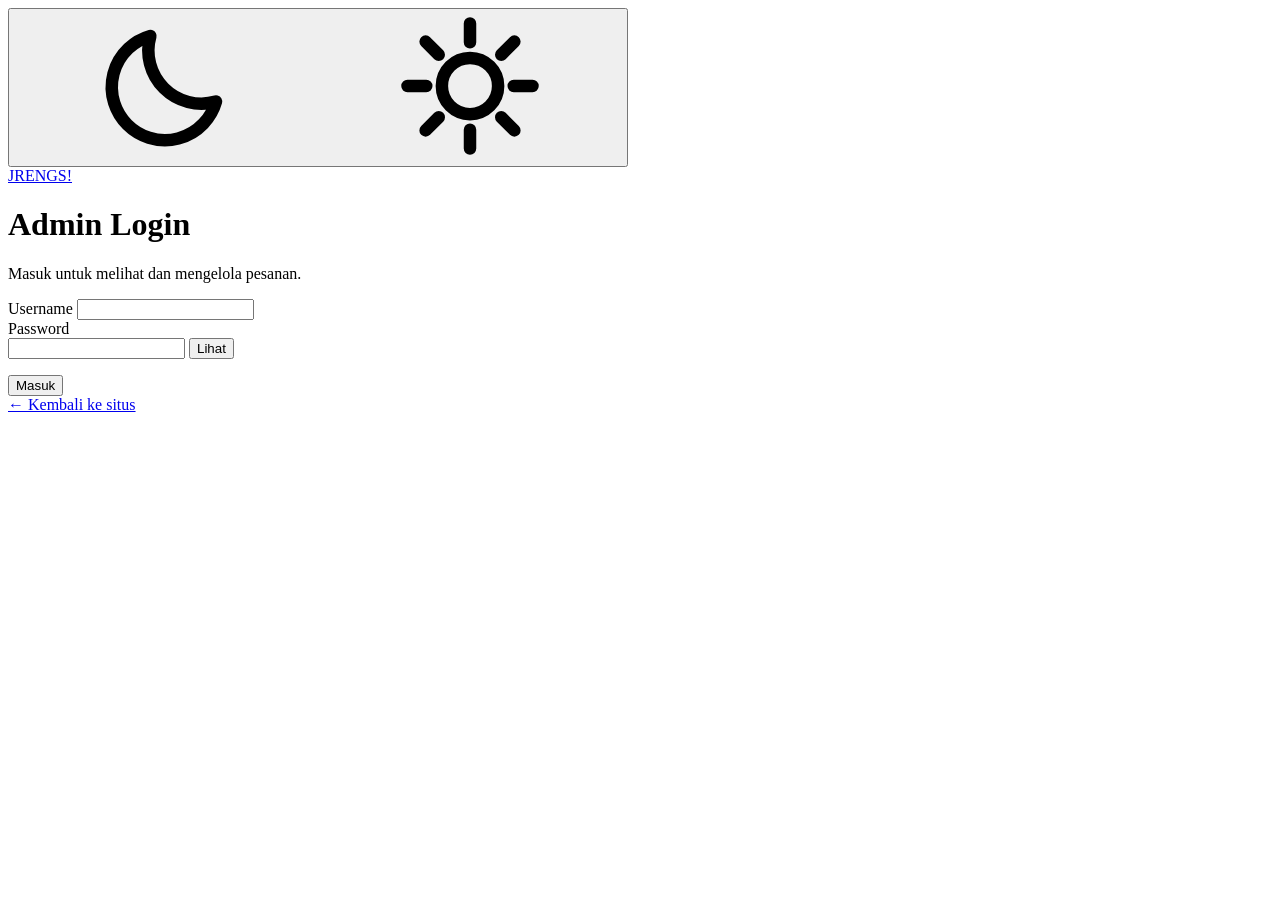
==== admin.html @ 99f522e1 "Add files via upload" ====
<!doctype html>
<html lang="id" data-theme="light">
<head>
  <meta charset="utf-8">
  <meta name="viewport" content="width=device-width, initial-scale=1">
  <meta name="robots" content="noindex, nofollow">
  <meta name="theme-color" content="#f9f1d3">
  <title>Admin — JRENGS!</title>
  <link rel="preconnect" href="https://fonts.googleapis.com">
  <link rel="preconnect" href="https://fonts.gstatic.com" crossorigin>
  <link href="https://fonts.googleapis.com/css2?family=Anton&family=DM+Sans:wght@400;500;700&display=swap" rel="stylesheet">
  <link rel="stylesheet" href="css/style.css">
  <link rel="stylesheet" href="css/admin.css">
  <script>
    (function () {
      try {
        var t = localStorage.getItem('jrengs_theme');
        if (t !== 'dark' && t !== 'light') {
          t = window.matchMedia && matchMedia('(prefers-color-scheme: dark)').matches ? 'dark' : 'light';
        }
        document.documentElement.setAttribute('data-theme', t);
      } catch (e) {}
    })();
  </script>
</head>
<body class="admin">

<svg width="0" height="0" style="position:absolute" aria-hidden="true" focusable="false">
  <symbol id="i-sun" viewBox="0 0 24 24"><circle cx="12" cy="12" r="4.5" fill="none" stroke="currentColor" stroke-width="2"/><path d="M12 2v3M12 19v3M2 12h3M19 12h3M4.9 4.9 7 7M17 17l2.1 2.1M4.9 19.1 7 17M17 7l2.1-2.1" stroke="currentColor" stroke-width="2" stroke-linecap="round"/></symbol>
  <symbol id="i-moon" viewBox="0 0 24 24"><path d="M20 14.5A8.5 8.5 0 0 1 9.5 4a8.5 8.5 0 1 0 10.5 10.5z" fill="none" stroke="currentColor" stroke-width="2" stroke-linejoin="round"/></symbol>
</svg>

<div class="checker" aria-hidden="true"></div>

<!-- ============ LOGIN ============ -->
<main class="login-wrap" id="login-view">
  <button class="icon-btn theme-corner" type="button" data-theme-toggle aria-label="Ganti mode tampilan">
    <svg class="icon-moon" aria-hidden="true"><use href="#i-moon"/></svg>
    <svg class="icon-sun" aria-hidden="true"><use href="#i-sun"/></svg>
  </button>

  <div class="login-card">
    <a class="logo" href="index.html" aria-label="JRENGS — ke situs">JRENGS!</a>
    <h1>Admin Login</h1>
    <p class="sub">Masuk untuk melihat dan mengelola pesanan.</p>

    <form id="login-form" novalidate autocomplete="off">
      <div class="field">
        <label for="l-user">Username</label>
        <input id="l-user" name="username" type="text" autocomplete="username" autocapitalize="none" spellcheck="false" required>
      </div>
      <div class="field">
        <label for="l-pass">Password</label>
        <div class="pw-wrap">
          <input id="l-pass" name="password" type="password" autocomplete="current-password" required>
          <button class="pw-toggle" type="button" id="pw-toggle" aria-label="Tampilkan password" aria-pressed="false">Lihat</button>
        </div>
      </div>
      <p class="login-err" id="login-err" role="alert"></p>
      <button class="btn btn--block" type="submit">Masuk</button>
    </form>

    <a class="back-link" href="index.html">← Kembali ke situs</a>
  </div>
</main>

<!-- ============ DASHBOARD ============ -->
<div id="dash-view" hidden>
  <header class="admin-bar">
    <div class="container">
      <a class="logo" href="index.html" aria-label="JRENGS — ke situs">JRENGS!</a>
      <span class="pill pill--green">Admin</span>
      <span class="spacer"></span>
      <button class="icon-btn" type="button" data-theme-toggle aria-label="Ganti mode tampilan">
        <svg class="icon-moon" aria-hidden="true"><use href="#i-moon"/></svg>
        <svg class="icon-sun" aria-hidden="true"><use href="#i-sun"/></svg>
      </button>
      <a class="btn btn--sm btn--cream" href="index.html">Lihat situs</a>
      <button class="btn btn--sm" type="button" id="logout">Keluar</button>
    </div>
  </header>

  <main class="container dash">
    <h1>Pesanan Masuk</h1>

    <div class="stats" id="stats"></div>

    <section class="prep" id="prep" aria-label="Rekap yang perlu disiapkan"></section>

    <div class="toolbar">
      <input class="search" id="search" type="search" placeholder="Cari nama, nomor, atau no. pesanan…" aria-label="Cari pesanan">
      <div class="chips" id="chips" role="group" aria-label="Filter status"></div>
      <button class="btn btn--sm btn--green" type="button" id="export">Ekspor CSV</button>
    </div>

    <div class="orders" id="orders" aria-live="polite"></div>
  </main>
</div>

<script src="js/common.js"></script>
<script src="js/admin.js"></script>
</body>
</html>
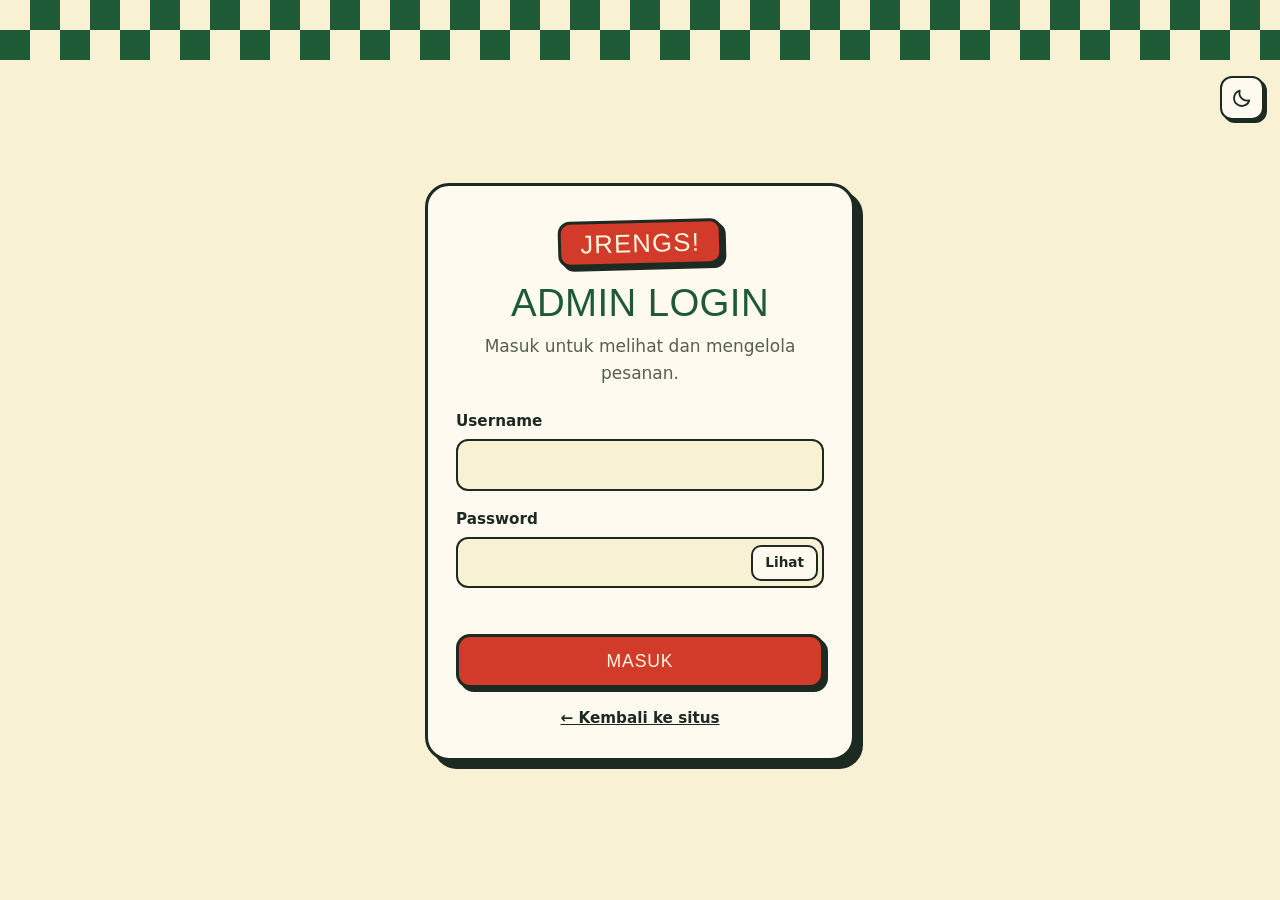
==== commit b60a489e: "Add files via upload" ====
--- a/admin.html
+++ b/admin.html
@@ -9,8 +9,8 @@
   <link rel="preconnect" href="https://fonts.googleapis.com">
   <link rel="preconnect" href="https://fonts.gstatic.com" crossorigin>
   <link href="https://fonts.googleapis.com/css2?family=Anton&family=DM+Sans:wght@400;500;700&display=swap" rel="stylesheet">
-  <link rel="stylesheet" href="css/style.css">
-  <link rel="stylesheet" href="css/admin.css">
+  <link rel="stylesheet" href="style.css">
+  <link rel="stylesheet" href="admin.css">
   <script>
     (function () {
       try {
@@ -97,7 +97,7 @@
   </main>
 </div>
 
-<script src="js/common.js"></script>
-<script src="js/admin.js"></script>
+<script src="common.js"></script>
+<script src="admin.js"></script>
 </body>
 </html>
--- a/style.css
+++ b/style.css
@@ -0,0 +1,482 @@
+/* =========================================================
+   JRENGS — storefront styles
+   Poster theme: cream background, dark-green checkerboard,
+   red outlined title pill, chunky condensed headings.
+   ========================================================= */
+
+:root {
+  --bg: #f9f1d3;
+  --bg-2: #f2e6b8;
+  --surface: #fffaf0;
+  --ink: #1c2a22;
+  --muted: #55604f;
+  --green: #1f5a36;       /* text / accents */
+  --green-bg: #1f5a36;    /* fills */
+  --red: #d23a2a;
+  --red-text: #c2321f;
+  --yellow: #f4b52e;
+  --on-green: #fbf3d6;
+  --on-red: #fff7e0;
+  --line: #1c2a22;
+  --shadow: #1c2a22;
+  --checker-green: #1f5a36;
+  --checker-red: #d23a2a;
+  --dots: rgba(244, 181, 46, .75);
+  --radius: 18px;
+  --sq: 30px;
+  --font-display: 'Anton', 'Bebas Neue', Impact, 'Arial Narrow Bold', sans-serif;
+  --font-body: 'DM Sans', system-ui, -apple-system, 'Segoe UI', Roboto, sans-serif;
+  color-scheme: light;
+}
+
+[data-theme="dark"] {
+  --bg: #111a15;
+  --bg-2: #17231c;
+  --surface: #1c2a22;
+  --ink: #f8efcb;
+  --muted: #b7c0ad;
+  --green: #5cc283;
+  --green-bg: #24663f;
+  --red: #c7392b;
+  --red-text: #ff8a78;
+  --yellow: #f6c04a;
+  --on-green: #fbf3d6;
+  --on-red: #fff7e0;
+  --line: #efe3b5;
+  --shadow: #000;
+  --checker-green: #1b4a2f;
+  --checker-red: #a82f23;
+  --dots: rgba(246, 192, 74, .45);
+  color-scheme: dark;
+}
+
+/* ---------- base ---------- */
+*, *::before, *::after { box-sizing: border-box; }
+html { scroll-behavior: smooth; -webkit-text-size-adjust: 100%; }
+body {
+  margin: 0;
+  background: var(--bg);
+  color: var(--ink);
+  font-family: var(--font-body);
+  font-size: 1.0625rem;
+  line-height: 1.6;
+  transition: background-color .25s, color .25s;
+  overflow-x: hidden;
+}
+img { max-width: 100%; display: block; }
+[hidden] { display: none !important; }
+a { color: inherit; }
+h1, h2, h3 { margin: 0; font-family: var(--font-display); font-weight: 400; text-transform: uppercase; line-height: 1; letter-spacing: .01em; }
+p { margin: 0; }
+button, input, select, textarea { font: inherit; color: inherit; }
+:focus-visible { outline: 3px solid var(--yellow); outline-offset: 3px; border-radius: 6px; }
+.sr-only { position: absolute !important; width: 1px; height: 1px; overflow: hidden; clip: rect(0 0 0 0); white-space: nowrap; }
+.container { width: min(1120px, 100% - 40px); margin-inline: auto; }
+section[id] { scroll-margin-top: 118px; }
+
+/* ---------- checkerboard ornaments ---------- */
+.checker {
+  height: calc(var(--sq) * 2);
+  background:
+    conic-gradient(var(--checker-green) 25%, transparent 0 50%, var(--checker-green) 0 75%, transparent 0)
+    0 0 / calc(var(--sq) * 2) calc(var(--sq) * 2);
+}
+.checker--red {
+  background:
+    conic-gradient(var(--checker-red) 25%, transparent 0 50%, var(--checker-red) 0 75%, transparent 0)
+    0 0 / calc(var(--sq) * 2) calc(var(--sq) * 2);
+}
+
+/* ---------- logo / title pill (red + dark outline) ---------- */
+.logo {
+  display: inline-block;
+  font-family: var(--font-display);
+  text-transform: uppercase;
+  text-decoration: none;
+  letter-spacing: .05em;
+  font-size: 1.6rem;
+  line-height: 1;
+  color: var(--on-red);
+  background: var(--red);
+  border: 3px solid var(--line);
+  border-radius: 12px;
+  box-shadow: 4px 4px 0 var(--shadow);
+  padding: .32em .75em .26em;
+  transform: rotate(-1.5deg);
+  transition: transform .15s, box-shadow .15s;
+}
+.logo:hover { transform: rotate(0) translate(-1px, -1px); box-shadow: 6px 6px 0 var(--shadow); }
+
+/* ---------- header ---------- */
+.site-header {
+  position: sticky; top: 0; z-index: 50;
+  background: color-mix(in srgb, var(--bg) 92%, transparent);
+  -webkit-backdrop-filter: blur(8px); backdrop-filter: blur(8px);
+  border-bottom: 3px solid var(--line);
+}
+.header-inner { display: flex; align-items: center; gap: 18px; padding: 12px 0; }
+.nav { display: flex; gap: 4px; margin-left: auto; }
+.nav a {
+  text-decoration: none; font-weight: 700; font-size: .95rem;
+  padding: 8px 12px; border-radius: 999px; border: 2px solid transparent;
+}
+.nav a:hover { border-color: var(--line); }
+.nav a.active { background: var(--green-bg); color: var(--on-green); border-color: var(--line); }
+.header-actions { display: flex; align-items: center; gap: 10px; }
+
+.icon-btn {
+  width: 44px; height: 44px; display: grid; place-items: center; cursor: pointer;
+  background: var(--surface); border: 2.5px solid var(--line); border-radius: 12px;
+  box-shadow: 3px 3px 0 var(--shadow); transition: transform .12s, box-shadow .12s;
+}
+.icon-btn:active { transform: translate(2px, 2px); box-shadow: 1px 1px 0 var(--shadow); }
+.icon-btn svg { width: 22px; height: 22px; }
+.icon-sun { display: none; }
+[data-theme="dark"] .icon-sun { display: block; }
+[data-theme="dark"] .icon-moon { display: none; }
+.burger { display: none; }
+
+/* ---------- breadcrumbs ---------- */
+.crumbs-bar { border-top: 2px dashed color-mix(in srgb, var(--line) 35%, transparent); }
+.breadcrumbs {
+  list-style: none; margin: 0; padding: 7px 0; display: flex; flex-wrap: wrap; align-items: center;
+  gap: 8px; font-size: .86rem; font-weight: 600; color: var(--muted);
+}
+.breadcrumbs li { display: flex; align-items: center; gap: 8px; }
+.breadcrumbs li + li::before { content: "›"; font-size: 1.15em; color: var(--red-text); }
+.breadcrumbs a { text-decoration: none; }
+.breadcrumbs a:hover { text-decoration: underline; }
+.breadcrumbs [aria-current] { color: var(--ink); }
+
+/* ---------- buttons ---------- */
+.btn {
+  display: inline-flex; align-items: center; justify-content: center; gap: 8px;
+  min-height: 48px; padding: 10px 22px; cursor: pointer; text-decoration: none;
+  font-family: var(--font-display); text-transform: uppercase; letter-spacing: .05em; font-size: 1.1rem;
+  background: var(--red); color: var(--on-red);
+  border: 3px solid var(--line); border-radius: 14px; box-shadow: 4px 4px 0 var(--shadow);
+  transition: transform .12s, box-shadow .12s;
+}
+.btn:hover { transform: translate(-1px, -1px); box-shadow: 6px 6px 0 var(--shadow); }
+.btn:active { transform: translate(3px, 3px); box-shadow: 1px 1px 0 var(--shadow); }
+.btn--green { background: var(--green-bg); color: var(--on-green); }
+.btn--cream { background: var(--surface); color: var(--ink); }
+.btn--sm { min-height: 44px; padding: 6px 16px; font-size: 1rem; }
+.btn--block { width: 100%; }
+.btn[disabled] { opacity: .55; cursor: not-allowed; transform: none; }
+
+/* ---------- decorations ---------- */
+.deco { position: absolute; pointer-events: none; }
+.spark { width: 38px; height: 38px; color: var(--green-bg); filter: drop-shadow(2px 2px 0 var(--shadow)); }
+.spark--yellow { color: var(--yellow); }
+.zig { width: 74px; height: 38px; color: var(--red); }
+.star { width: 30px; height: 30px; color: var(--yellow); }
+@media (prefers-reduced-motion: no-preference) {
+  .spark { animation: twinkle 3.2s ease-in-out infinite; }
+  .spark--yellow { animation-delay: 1.2s; }
+  @keyframes twinkle { 0%, 100% { transform: scale(1) rotate(0); } 50% { transform: scale(1.18) rotate(12deg); } }
+}
+
+.burst {
+  display: grid; place-items: center; text-align: center; aspect-ratio: 1;
+  background: var(--green-bg); color: var(--on-green);
+  font-family: var(--font-display); text-transform: uppercase; line-height: 1.05;
+  clip-path: polygon(50.0% 0.0%,59.1% 10.0%,71.7% 5.0%,75.6% 17.9%,89.1% 18.8%,86.9% 32.2%,98.7% 38.9%,91.0% 50.0%,98.7% 61.1%,86.9% 67.8%,89.1% 81.2%,75.6% 82.1%,71.7% 95.0%,59.1% 90.0%,50.0% 100.0%,40.9% 90.0%,28.3% 95.0%,24.4% 82.1%,10.9% 81.2%,13.1% 67.8%,1.3% 61.1%,9.0% 50.0%,1.3% 38.9%,13.1% 32.2%,10.9% 18.8%,24.4% 17.9%,28.3% 5.0%,40.9% 10.0%);
+}
+.burst--red { background: var(--red); color: var(--on-red); }
+.burst--cream { background: var(--surface); color: var(--red-text); }
+
+.pill {
+  display: inline-block; font-family: var(--font-display); text-transform: uppercase; letter-spacing: .04em;
+  background: var(--red); color: var(--on-red); border: 3px solid var(--line); border-radius: 999px;
+  box-shadow: 3px 3px 0 var(--shadow); padding: .25em .9em .15em; font-size: 1rem; line-height: 1.3;
+}
+.pill--green { background: var(--green-bg); color: var(--on-green); }
+
+.sunburst {
+  position: absolute; inset: -6%; z-index: 0; border-radius: 50%; opacity: .6;
+  background: repeating-conic-gradient(var(--yellow) 0 7deg, transparent 7deg 16deg);
+  -webkit-mask: radial-gradient(circle, #000 18%, transparent 68%);
+          mask: radial-gradient(circle, #000 18%, transparent 68%);
+}
+.halftone {
+  background-image: radial-gradient(var(--dots) 2.2px, transparent 2.8px);
+  background-size: 13px 13px;
+}
+
+/* ---------- sections ---------- */
+.section { padding: 76px 0; position: relative; }
+.section--alt { background: var(--bg-2); border-block: 3px solid var(--line); }
+.section-head { margin-bottom: 38px; max-width: 680px; }
+.section-head h2 {
+  font-size: clamp(2.2rem, 6vw, 3.6rem); color: var(--green);
+  display: flex; align-items: center; gap: 14px;
+}
+.section-head h2 .star { flex: none; filter: drop-shadow(2px 2px 0 var(--shadow)); }
+.section-head p { margin-top: 12px; color: var(--muted); font-size: 1.08rem; }
+
+/* ---------- hero ---------- */
+.hero { position: relative; padding: 56px 0 44px; overflow: hidden; }
+.hero-grid { display: grid; grid-template-columns: 1.05fr .95fr; gap: 36px; align-items: center; position: relative; z-index: 1; }
+.hero-copy { display: grid; gap: 22px; justify-items: start; }
+.hero h1 {
+  font-size: clamp(2.9rem, 8.4vw, 5.6rem); color: var(--green);
+  text-shadow: 3px 3px 0 color-mix(in srgb, var(--shadow) 14%, transparent);
+}
+.hero h1 .amp { color: var(--red-text); }
+.hero .lead { font-size: 1.18rem; max-width: 34em; }
+.hero-cta { display: flex; flex-wrap: wrap; gap: 14px; }
+.hero-facts { list-style: none; margin: 0; padding: 0; display: flex; flex-wrap: wrap; gap: 10px 22px; font-weight: 700; font-size: .95rem; }
+.hero-facts li::before { content: "★"; color: var(--yellow); -webkit-text-stroke: 1px var(--line); margin-right: 6px; }
+
+.hero-art { position: relative; width: min(100%, 520px); aspect-ratio: 1; margin-inline: auto; }
+.hero-art .sunburst { inset: -12%; }
+.hero-art .main-img { position: absolute; z-index: 2; right: -3%; top: 0; width: 84%; transform: rotate(5deg); filter: drop-shadow(8px 12px 0 color-mix(in srgb, var(--shadow) 22%, transparent)); }
+.hero-art .side-img {
+  position: absolute; z-index: 3; left: -2%; bottom: 3%; width: 42%; aspect-ratio: 4 / 3; object-fit: cover;
+  border: 3px solid var(--line); border-radius: 16px; box-shadow: 6px 6px 0 var(--shadow); transform: rotate(-5deg);
+}
+.hero-art .burst { position: absolute; z-index: 4; left: 0; top: 2%; width: 33%; font-size: clamp(1rem, 2.7vw, 1.45rem); transform: rotate(-8deg); }
+.hero-art .pill { position: absolute; z-index: 4; right: 0; bottom: 2%; transform: rotate(-3deg); }
+
+/* order information strip */
+.info-card {
+  margin-top: 46px; position: relative; z-index: 1;
+  display: grid; grid-template-columns: 1.1fr 1fr; gap: 0;
+  background: var(--surface); border: 3px solid var(--line); border-radius: 22px;
+  box-shadow: 7px 7px 0 var(--shadow); overflow: hidden;
+}
+.info-contact { padding: 26px 28px; background: var(--red); color: var(--on-red); display: grid; gap: 10px; align-content: center; }
+.info-contact h2 { font-size: 1.9rem; }
+.info-contact .who { font-weight: 700; opacity: .95; }
+.info-contact .num {
+  font-family: var(--font-display); font-size: clamp(1.9rem, 5vw, 2.7rem); letter-spacing: .03em; line-height: 1.05;
+  text-decoration: none; word-break: break-all;
+}
+.info-contact .num:hover { text-decoration: underline; }
+.info-contact .actions { display: flex; flex-wrap: wrap; gap: 10px; margin-top: 6px; }
+.info-contact .btn { background: var(--surface); color: var(--ink); }
+.info-contact .btn--green { background: var(--green-bg); color: var(--on-green); }
+.info-steps { padding: 26px 28px; }
+.info-steps h3 { font-size: 1.4rem; color: var(--green); margin-bottom: 12px; }
+.info-steps ol { margin: 0; padding: 0; list-style: none; counter-reset: s; display: grid; gap: 10px; }
+.info-steps li { counter-increment: s; display: flex; gap: 12px; align-items: flex-start; font-weight: 500; }
+.info-steps li::before {
+  content: counter(s); flex: none; width: 30px; height: 30px; display: grid; place-items: center;
+  font-family: var(--font-display); background: var(--yellow); color: #1c2a22; border: 2.5px solid var(--line); border-radius: 50%;
+}
+.info-note { margin-top: 14px; font-size: .92rem; color: var(--muted); }
+
+/* ---------- about ---------- */
+.about-grid { display: grid; grid-template-columns: .9fr 1.1fr; gap: 48px; align-items: center; }
+.about-photo { position: relative; max-width: 460px; margin-inline: auto; width: 100%; }
+.about-photo::before { content: ""; position: absolute; inset: 0; transform: translate(14px, 14px) rotate(2deg); background: var(--green-bg); border: 3px solid var(--line); border-radius: 24px; }
+.about-photo img {
+  position: relative; width: 100%; aspect-ratio: 4 / 3.4; object-fit: cover;
+  border: 3px solid var(--line); border-radius: 24px; transform: rotate(-2deg);
+}
+.about-photo .burst { position: absolute; right: -10px; top: -26px; width: 118px; font-size: 1.1rem; transform: rotate(10deg); z-index: 2; }
+.about-text p { font-size: 1.12rem; }
+.about-text p + p { margin-top: 14px; }
+.about-text strong { color: var(--red-text); }
+.features { display: grid; grid-template-columns: repeat(3, 1fr); gap: 16px; margin-top: 28px; }
+.feature {
+  background: var(--surface); border: 2.5px solid var(--line); border-radius: 16px;
+  padding: 16px; box-shadow: 4px 4px 0 var(--shadow);
+}
+.feature .emoji { font-size: 1.8rem; line-height: 1; }
+.feature h3 { font-size: 1.15rem; margin: 8px 0 4px; color: var(--green); }
+.feature p { font-size: .92rem; color: var(--muted); line-height: 1.45; }
+
+/* ---------- product cards ---------- */
+.cards { display: grid; grid-template-columns: repeat(2, 1fr); gap: 30px; }
+.product {
+  display: flex; flex-direction: column; background: var(--surface);
+  border: 3px solid var(--line); border-radius: 22px; box-shadow: 7px 7px 0 var(--shadow); overflow: hidden;
+}
+.product-media { position: relative; aspect-ratio: 4 / 3; display: grid; place-items: center; background-color: var(--bg-2); overflow: hidden; }
+.product-media.halftone { background-color: var(--bg-2); }
+.product-media img { position: relative; z-index: 1; }
+.product-media--cutout img { height: 88%; width: auto; max-width: 90%; object-fit: contain; filter: drop-shadow(6px 8px 0 color-mix(in srgb, var(--shadow) 18%, transparent)); }
+.product-media--photo img { width: 100%; height: 100%; object-fit: cover; }
+.product-media .burst { position: absolute; z-index: 2; right: 14px; top: 14px; width: 104px; font-size: 1.25rem; transform: rotate(8deg); }
+.product-body { padding: 22px 24px 26px; display: grid; gap: 16px; flex: 1; align-content: start; }
+.product h3 { font-size: 2rem; color: var(--green); }
+.product-desc { color: var(--muted); }
+.price-row { display: flex; align-items: baseline; gap: 10px; }
+.price { font-family: var(--font-display); font-size: 1.9rem; color: var(--red-text); letter-spacing: .02em; }
+.price-row .unit { font-weight: 700; font-size: .9rem; color: var(--muted); }
+
+fieldset.spice { border: 0; margin: 0; padding: 0; min-width: 0; }
+.spice legend { font-weight: 700; font-size: .95rem; padding: 0; margin-bottom: 8px; }
+.spice legend span { font-weight: 500; color: var(--muted); }
+.seg { display: grid; grid-template-columns: repeat(3, 1fr); gap: 8px; }
+.seg label { cursor: pointer; }
+.seg input { position: absolute; opacity: 0; pointer-events: none; }
+.seg label > span {
+  display: grid; place-items: center; gap: 2px; min-height: 58px; text-align: center; line-height: 1.15;
+  font-weight: 700; font-size: .92rem; border: 2.5px solid var(--line); border-radius: 12px;
+  background: var(--bg); transition: background .12s, transform .12s;
+}
+.seg label > span em { font-style: normal; font-size: .9rem; letter-spacing: -.12em; }
+.seg label:hover > span { transform: translateY(-1px); }
+.seg input:checked + span { background: var(--red); color: var(--on-red); box-shadow: 3px 3px 0 var(--shadow); }
+.seg input:focus-visible + span { outline: 3px solid var(--yellow); outline-offset: 2px; }
+
+.buy-row { display: flex; gap: 12px; align-items: stretch; flex-wrap: wrap; }
+.buy-row .btn { flex: 1; min-width: 150px; }
+
+.qty { display: inline-flex; align-items: center; border: 2.5px solid var(--line); border-radius: 12px; background: var(--bg); overflow: hidden; }
+.qty button {
+  width: 44px; height: 44px; border: 0; background: transparent; cursor: pointer;
+  font-family: var(--font-display); font-size: 1.4rem; line-height: 1; color: var(--ink);
+}
+.qty button:hover { background: var(--yellow); color: #1c2a22; }
+.qty output, .qty input { min-width: 40px; text-align: center; font-weight: 700; font-size: 1.05rem; }
+.qty input { width: 44px; border: 0; background: transparent; padding: 0; -moz-appearance: textfield; }
+.qty input::-webkit-outer-spin-button, .qty input::-webkit-inner-spin-button { -webkit-appearance: none; margin: 0; }
+
+/* ---------- order section ---------- */
+.order-grid { display: grid; grid-template-columns: 1.15fr .85fr; gap: 30px; align-items: start; }
+.panel { background: var(--surface); border: 3px solid var(--line); border-radius: 22px; box-shadow: 7px 7px 0 var(--shadow); padding: 24px; }
+.panel h3 { font-size: 1.6rem; color: var(--green); margin-bottom: 16px; }
+
+.cart-empty { text-align: center; padding: 28px 10px; color: var(--muted); }
+.cart-empty .big { font-size: 2.4rem; }
+.cart-list { list-style: none; margin: 0; padding: 0; display: grid; gap: 14px; }
+.cart-line {
+  display: grid; grid-template-columns: 1fr auto; gap: 10px 14px; align-items: center;
+  padding: 14px; background: var(--bg); border: 2.5px solid var(--line); border-radius: 16px;
+}
+.cart-line .name { font-weight: 700; }
+.cart-line .name small { display: block; font-weight: 500; color: var(--muted); }
+.cart-line .sub { font-family: var(--font-display); font-size: 1.3rem; color: var(--red-text); text-align: right; }
+.cart-line .ctrl { display: flex; gap: 10px; align-items: center; flex-wrap: wrap; grid-column: 1 / -1; justify-content: space-between; }
+.cart-line select { min-height: 44px; padding: 6px 10px; border: 2.5px solid var(--line); border-radius: 12px; background: var(--surface); font-weight: 600; }
+.remove { width: 44px; height: 44px; border: 2.5px solid var(--line); border-radius: 12px; background: var(--surface); cursor: pointer; font-size: 1.1rem; }
+.remove:hover { background: var(--red); color: var(--on-red); }
+.cart-total { display: flex; justify-content: space-between; align-items: baseline; margin-top: 18px; padding-top: 16px; border-top: 3px dashed var(--line); }
+.cart-total span:first-child { font-weight: 700; }
+.cart-total strong { font-family: var(--font-display); font-size: 2.1rem; color: var(--red-text); font-weight: 400; }
+
+.field { display: grid; gap: 6px; margin-bottom: 16px; }
+.field label { font-weight: 700; font-size: .95rem; }
+.field label small { font-weight: 500; color: var(--muted); }
+.field input, .field textarea {
+  width: 100%; min-height: 48px; padding: 10px 14px; background: var(--bg);
+  border: 2.5px solid var(--line); border-radius: 12px;
+}
+.field textarea { min-height: 96px; resize: vertical; }
+.field input:focus, .field textarea:focus { outline: 3px solid var(--yellow); outline-offset: 1px; }
+.field .err { display: none; color: var(--red-text); font-weight: 700; font-size: .86rem; }
+.field.invalid .err { display: block; }
+.field.invalid input, .field.invalid textarea { border-color: var(--red); }
+.form-msg { margin-top: 12px; font-weight: 700; color: var(--red-text); min-height: 1.4em; }
+.fine { font-size: .86rem; color: var(--muted); margin-top: 12px; }
+
+/* ---------- dialog + toast ---------- */
+dialog.modal {
+  width: min(480px, calc(100% - 32px)); padding: 0; background: var(--surface); color: var(--ink);
+  border: 3px solid var(--line); border-radius: 22px; box-shadow: 8px 8px 0 var(--shadow);
+}
+dialog.modal::backdrop { background: rgba(10, 16, 12, .6); }
+.modal-in { padding: 28px 26px; display: grid; gap: 14px; text-align: center; }
+.modal-in .big { font-size: 3rem; line-height: 1; }
+.modal-in h3 { font-size: 2rem; color: var(--green); }
+.order-id { font-family: var(--font-display); font-size: 1.6rem; color: var(--red-text); letter-spacing: .06em; }
+.modal-in .actions { display: grid; gap: 10px; margin-top: 6px; }
+
+.toast {
+  position: fixed; left: 50%; bottom: 92px; z-index: 90; transform: translate(-50%, 20px);
+  background: var(--green-bg); color: var(--on-green); border: 3px solid var(--line); border-radius: 14px;
+  box-shadow: 4px 4px 0 var(--shadow); padding: 10px 18px; font-weight: 700; opacity: 0; pointer-events: none;
+  transition: opacity .2s, transform .2s; max-width: calc(100% - 32px); text-align: center;
+}
+.toast.show { opacity: 1; transform: translate(-50%, 0); }
+
+.cart-fab {
+  position: fixed; z-index: 60; left: 16px; right: 16px; bottom: 16px; display: none;
+  align-items: center; justify-content: space-between; gap: 12px; min-height: 56px; padding: 8px 18px;
+  background: var(--red); color: var(--on-red); border: 3px solid var(--line); border-radius: 16px;
+  box-shadow: 4px 4px 0 var(--shadow); text-decoration: none; font-weight: 700;
+}
+.cart-fab strong { font-family: var(--font-display); font-weight: 400; font-size: 1.3rem; letter-spacing: .03em; }
+.cart-fab.show { display: flex; }
+
+/* ---------- footer ---------- */
+.site-footer { background: var(--bg); }
+.footer-main { padding: 46px 0 40px; display: grid; grid-template-columns: 1fr auto; gap: 30px; align-items: center; }
+.footer-brand p { margin-top: 14px; color: var(--muted); max-width: 30em; }
+.contact-pill {
+  display: grid; gap: 4px; justify-items: end; text-align: right;
+  background: var(--red); color: var(--on-red); border: 3px solid var(--line); border-radius: 16px;
+  box-shadow: 5px 5px 0 var(--shadow); padding: 14px 20px; text-decoration: none;
+}
+.contact-pill span { font-weight: 700; letter-spacing: .12em; text-transform: uppercase; font-size: .8rem; }
+.contact-pill strong { font-family: var(--font-display); font-weight: 400; font-size: 1.8rem; letter-spacing: .03em; }
+.footer-bottom { background: var(--surface); border-top: 3px solid var(--line); }
+.footer-bottom .container { display: flex; flex-wrap: wrap; gap: 8px 20px; justify-content: space-between; padding: 14px 0; font-size: .9rem; color: var(--muted); }
+.footer-bottom a { font-weight: 700; }
+
+/* ---------- reveal ---------- */
+@media (prefers-reduced-motion: no-preference) {
+  .js .reveal { opacity: 0; transform: translateY(18px); transition: opacity .5s, transform .5s; }
+  .js .reveal.in { opacity: 1; transform: none; }
+}
+
+/* =========================================================
+   Responsive
+   ========================================================= */
+@media (max-width: 960px) {
+  .hero-grid { grid-template-columns: 1fr; gap: 28px; }
+  .hero-art { width: min(100%, 460px); margin-top: 34px; }
+  .about-grid, .order-grid { grid-template-columns: 1fr; }
+  .about-photo { max-width: 420px; }
+  .info-card { grid-template-columns: 1fr; }
+  .nav a { padding: 8px 9px; font-size: .9rem; }
+}
+
+@media (max-width: 820px) {
+  :root { --sq: 22px; }
+  .burger { display: grid; }
+  .header-actions .btn { display: none; }
+  .header-actions { margin-left: auto; }
+  .nav {
+    position: absolute; left: 0; right: 0; top: 100%; flex-direction: column; margin: 0; gap: 2px;
+    padding: 10px 20px 16px; background: var(--bg); border-bottom: 3px solid var(--line);
+    display: none;
+  }
+  .nav.open { display: flex; }
+  .nav a { padding: 12px 14px; font-size: 1.05rem; border-radius: 12px; }
+  .site-header { position: sticky; }
+  .cart-fab.show { display: flex; }
+  body { padding-bottom: 84px; }
+  .toast { bottom: 90px; }
+}
+
+@media (max-width: 680px) {
+  body { font-size: 1rem; }
+  .container { width: min(1120px, 100% - 32px); }
+  .section { padding: 56px 0; }
+  .hero { padding: 36px 0 30px; }
+  .cards { grid-template-columns: 1fr; gap: 26px; }
+  .features { grid-template-columns: 1fr; }
+  .feature { display: grid; grid-template-columns: auto 1fr; gap: 0 14px; align-items: center; }
+  .feature .emoji { grid-row: span 2; }
+  .feature h3 { margin: 0; }
+  .logo { font-size: 1.35rem; }
+  .info-contact, .info-steps { padding: 22px 20px; }
+  .panel { padding: 18px; }
+  .footer-main { grid-template-columns: 1fr; }
+  .contact-pill { justify-items: start; text-align: left; }
+  .hero-art .burst { width: 36%; }
+  .product-body { padding: 20px 18px 22px; }
+  .about-photo .burst { right: -4px; width: 100px; font-size: .95rem; }
+}
+
+@media (max-width: 680px) { .hide-sm { display: none; } }
+
+@media (max-width: 380px) {
+  .seg label > span { font-size: .84rem; }
+  .hero-cta .btn { width: 100%; }
+}
--- a/admin.css
+++ b/admin.css
@@ -0,0 +1,96 @@
+/* JRENGS — admin styles (builds on style.css variables) */
+
+body.admin { min-height: 100vh; display: flex; flex-direction: column; }
+
+/* ---------- login ---------- */
+.login-wrap { flex: 1; display: grid; place-items: center; padding: 40px 16px 56px; position: relative; }
+.login-wrap .theme-corner { position: absolute; top: 16px; right: 16px; }
+.login-card {
+  width: min(430px, 100%); background: var(--surface); border: 3px solid var(--line); border-radius: 24px;
+  box-shadow: 8px 8px 0 var(--shadow); padding: 34px 28px 28px; display: grid; gap: 18px; justify-items: center; text-align: center;
+}
+.login-card h1 { font-size: 2.4rem; color: var(--green); }
+.login-card .sub { color: var(--muted); margin-top: -8px; }
+.login-card form { width: 100%; text-align: left; margin-top: 4px; }
+.pw-wrap { position: relative; }
+.pw-wrap input { padding-right: 76px; }
+.pw-toggle {
+  position: absolute; right: 6px; top: 50%; transform: translateY(-50%); min-height: 36px; padding: 0 12px;
+  background: var(--surface); border: 2px solid var(--line); border-radius: 10px; font-weight: 700; font-size: .85rem; cursor: pointer;
+}
+.login-err { color: var(--red-text); font-weight: 700; min-height: 1.5em; margin: -4px 0 8px; }
+.back-link { font-weight: 700; font-size: .95rem; }
+
+/* ---------- dashboard bar ---------- */
+.admin-bar { background: var(--bg); border-bottom: 3px solid var(--line); position: sticky; top: 0; z-index: 40; }
+.admin-bar .container { display: flex; align-items: center; gap: 12px; padding: 12px 0; flex-wrap: wrap; }
+.admin-bar .spacer { flex: 1; }
+.admin-bar .btn--sm { min-height: 44px; }
+
+.dash { padding: 28px 0 70px; }
+.dash h1 { font-size: clamp(2rem, 5vw, 3rem); color: var(--green); margin-bottom: 18px; }
+
+/* stats */
+.stats { display: grid; grid-template-columns: repeat(4, 1fr); gap: 16px; margin-bottom: 22px; }
+.stat { background: var(--surface); border: 3px solid var(--line); border-radius: 18px; box-shadow: 5px 5px 0 var(--shadow); padding: 16px 18px; }
+.stat span { display: block; font-weight: 700; font-size: .85rem; color: var(--muted); text-transform: uppercase; letter-spacing: .06em; }
+.stat strong { display: block; font-family: var(--font-display); font-weight: 400; font-size: 2.2rem; line-height: 1.15; color: var(--green); }
+.stat--red strong { color: var(--red-text); }
+
+/* prep summary */
+.prep { background: var(--surface); border: 3px dashed var(--line); border-radius: 16px; padding: 14px 18px; margin-bottom: 22px; }
+.prep h2 { font-size: 1.2rem; color: var(--green); margin-bottom: 8px; }
+.prep ul { list-style: none; margin: 0; padding: 0; display: flex; flex-wrap: wrap; gap: 8px; }
+.prep li { background: var(--yellow); color: #1c2a22; border: 2px solid var(--line); border-radius: 999px; padding: 2px 12px; font-weight: 700; font-size: .92rem; }
+.prep p { color: var(--muted); font-size: .95rem; }
+
+/* toolbar */
+.toolbar { display: flex; flex-wrap: wrap; gap: 12px; align-items: center; margin-bottom: 20px; }
+.toolbar .search { flex: 1 1 220px; min-width: 0; min-height: 48px; padding: 10px 14px; background: var(--surface); border: 2.5px solid var(--line); border-radius: 12px; }
+.chips { display: flex; flex-wrap: wrap; gap: 8px; }
+.chip {
+  min-height: 44px; padding: 6px 14px; cursor: pointer; font-weight: 700; font-size: .92rem;
+  background: var(--surface); border: 2.5px solid var(--line); border-radius: 999px;
+}
+.chip[aria-pressed="true"] { background: var(--green-bg); color: var(--on-green); }
+.chip small { opacity: .8; font-weight: 600; }
+
+/* orders */
+.orders { display: grid; grid-template-columns: repeat(auto-fill, minmax(340px, 1fr)); gap: 22px; align-items: start; }
+.order { background: var(--surface); border: 3px solid var(--line); border-radius: 20px; box-shadow: 6px 6px 0 var(--shadow); overflow: hidden; }
+.order-top { display: flex; justify-content: space-between; gap: 10px; align-items: center; padding: 12px 16px; background: var(--bg-2); border-bottom: 3px solid var(--line); flex-wrap: wrap; }
+.oid { font-family: var(--font-display); font-size: 1.35rem; letter-spacing: .05em; color: var(--red-text); margin-right: 8px; }
+.order time { font-size: .85rem; color: var(--muted); font-weight: 600; }
+.badge { display: inline-block; padding: 1px 12px; border: 2px solid var(--line); border-radius: 999px; font-weight: 700; font-size: .8rem; text-transform: uppercase; letter-spacing: .05em; }
+.s-baru { background: var(--red); color: var(--on-red); }
+.s-diproses { background: var(--yellow); color: #1c2a22; }
+.s-selesai { background: var(--green-bg); color: var(--on-green); }
+.s-batal { background: var(--bg); color: var(--muted); text-decoration: line-through; }
+.order-body { padding: 14px 16px; display: grid; gap: 12px; }
+.cust strong { display: block; font-size: 1.1rem; }
+.cust .links { display: flex; flex-wrap: wrap; gap: 6px 16px; font-weight: 700; font-size: .95rem; }
+.items { list-style: none; margin: 0; padding: 0; display: grid; gap: 8px; }
+.items li { display: flex; justify-content: space-between; gap: 12px; align-items: baseline; padding-bottom: 8px; border-bottom: 1.5px dashed color-mix(in srgb, var(--line) 40%, transparent); }
+.items li em { display: block; font-style: normal; font-size: .85rem; color: var(--muted); }
+.items .amt { font-weight: 700; white-space: nowrap; }
+.note { background: var(--bg); border: 2px solid var(--line); border-radius: 10px; padding: 8px 12px; font-size: .92rem; }
+.note b { display: block; font-size: .78rem; text-transform: uppercase; letter-spacing: .06em; color: var(--muted); }
+.order-foot { padding: 12px 16px 16px; display: grid; gap: 12px; border-top: 3px solid var(--line); }
+.order-foot .total { display: flex; justify-content: space-between; align-items: baseline; }
+.order-foot .total strong { font-family: var(--font-display); font-weight: 400; font-size: 1.7rem; color: var(--red-text); }
+.order-foot .row { display: flex; gap: 10px; }
+.order-foot select { flex: 1; min-height: 46px; padding: 6px 10px; background: var(--bg); border: 2.5px solid var(--line); border-radius: 12px; font-weight: 700; }
+.del { min-height: 46px; padding: 0 16px; cursor: pointer; font-weight: 700; background: var(--surface); border: 2.5px solid var(--line); border-radius: 12px; }
+.del:hover { background: var(--red); color: var(--on-red); }
+
+.empty { text-align: center; padding: 56px 20px; background: var(--surface); border: 3px dashed var(--line); border-radius: 22px; color: var(--muted); }
+.empty .big { font-size: 3rem; }
+
+@media (max-width: 900px) { .stats { grid-template-columns: repeat(2, 1fr); } }
+@media (max-width: 520px) {
+  .stat strong { font-size: 1.7rem; }
+  .orders { grid-template-columns: 1fr; }
+  .admin-bar .container { gap: 8px; }
+  .admin-bar .btn { padding-inline: 12px; }
+  .login-card { padding: 28px 20px 24px; }
+}
